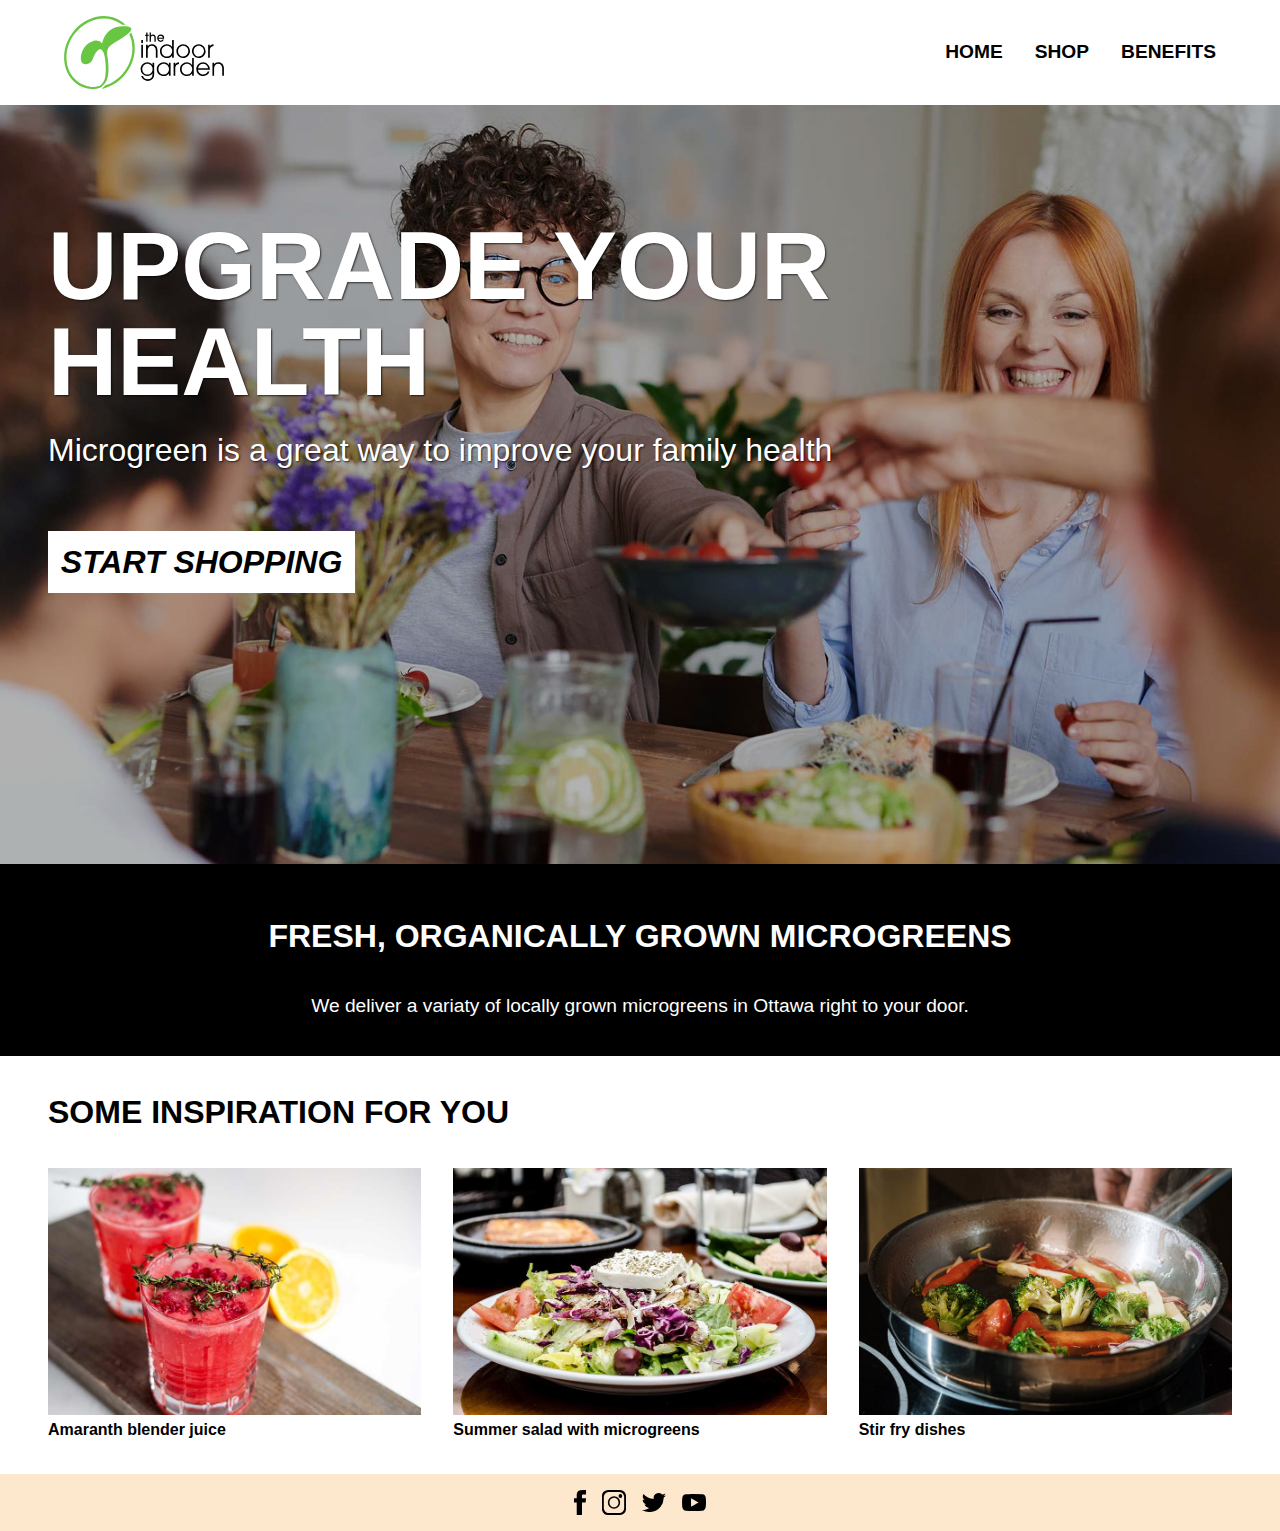
==== index.html @ c3fd79f4 "Add a lot cause I forgot to commit" ====
<!DOCTYPE html>
<html lang="en-ca">
<head>
<meta charset="utf-8">
<title>The Indoor Garden</title>
<meta name="viewport" content="width=device-width,initial-scale=1">
<link href="css/main.css" rel="stylesheet">
</head>

<body>
<header>
  <h1 class="logo"><a href="index.html"><img src="images/mainlogo.svg" alt="logo" role="presentation"></a></h1>
  <input type="checkbox" id="nav-toggle" class="nav-toggle">
  <nav>
    <ul>
      <li><a href="index.html">Home</a></li>
      <li><a href="shop.html">Shop</a></li>
      <li><a href="#">Benefits</a></li>
    </ul>
  </nav>
  <label for="nav-toggle" class="nav-toggle-label">
    <span></span>
  </label>
</header>
<main>
  <div class="banner-image">
    <div class="banner-headline">
      <h2>Upgrade your health</h2>
      <p>Microgreen is a great way to improve your family health</p>
      <a href="shop.html">Start Shopping</a>
    </div>
  </div>
  <section class="introduce">
    <h3>Fresh, organically grown microgreens</h3>
    <p>We deliver a variaty of locally grown microgreens in Ottawa right to your door.</p>
  </section>
  <section class="inspiration">
    <h3>Some inspiration for you</h3>
    <ul>
      <li>
        <a href="#">
          <img src="images/juice.jpg" alt="">
          <h4>Amaranth blender juice</h4>
        </a>
      </li>
      <li>
        <a href="#">
          <img src="images/salad.jpg" alt="">
          <h4>Summer salad with microgreens</h4>
        </a>
      </li>
      <li>
        <a href="#">
          <img src="images/fry.jpg" alt="">
          <h4>Stir fry dishes</h4>
        </a>
      </li>
    </ul>
  </section>
</main>

</body>
<footer>
  <ul>
    <li><a href="#"><img src="images/facebook.svg" alt=""></a></li>
    <li><a href="#"><img src="images/instagram.svg" alt=""></a></li>
    <li><a href="#"><img src="images/twitter.svg" alt=""></a></li>
    <li><a href="#"><img src="images/youtube.svg" alt=""></a></li>
  </ul>
</footer>
</html>
---- css/main.css ----
html {
  box-sizing: border-box;
  -webkit-text-size-adjust: 100%;
  text-size-adjust: 100%;
  font-family: "Noto Sans", sans-serif;
  line-height: 1.5;
}

*, *::before, *::after {
  box-sizing: inherit;
}

body {
  padding: 0;
  margin: 0;
}

img {
  display: block;
  width: 100%;
}

.logo {
  left: 0;
  margin: 16px;
  padding: 0;
  width: 6rem;
}

header {
  padding: 0;
  margin: 0;
  background-color: white;
  text-align: center;
  position: fixed;
  width: 100%;
  z-index: 999;
}

nav {
  margin: 0;
  background-color: white;
  width: 45%;
  position: absolute;
  text-align: right;
  top: 100%;
  right: 0;
  display: none;
}

nav ul {
  margin: 0;
  padding: 0;
  list-style-type: none;
}

nav li {
  margin-bottom: 1em;
  margin-right: 1em;
}

nav a {
  color: black;
  text-decoration: none;
  font-size: 1rem;
  text-transform: uppercase;
  font-weight: bold;
}

.nav-toggle:checked ~ nav {
  display: block;
}

.nav-toggle {
  display: none;
}

.nav-toggle-label {
  position: absolute;
  top: 0;
  right: 0;
  margin-right: 1em;
  height: 100%;
  display: flex;
  align-items: center;
}

.nav-toggle-label span,
.nav-toggle-label span::after,
.nav-toggle-label span::before {
  display: block;
  background: black;
  height:2px;
  width: 2em;
  position: relative;
}

.nav-toggle-label span::after,
.nav-toggle-label span::before {
  content: '';
  position: absolute;
}

.nav-toggle-label span::after {
  top: 8px;
}

.nav-toggle-label span::before {
  bottom: 8px;
}

.banner-image {
  background-image: linear-gradient(rgba(0, 0, 0, 0.3), rgba(0, 0, 0, 0.3)), url(../images/banner.jpg);
  background-color: pink;
  height: 27em;
  background-position: 65% 40%;
  background-repeat: no-repeat;
  background-size: cover;
  position: relative;
  top: 75px;
}

.banner-headline {
  margin: 0 1em;
  position: relative;
  top: 5em;
}

.banner-headline h2 {
  bottom: 0;
  margin: 0;
  font-size: 3em;
  line-height: 1;
  text-transform: uppercase;
  color: white;
  text-shadow: 1px 1px 2px rgb(0 0 0 / 70%);
}

.banner-headline p {
  margin: .5em 0 3em;
  font-size: 1em;
  color: white;
  text-shadow: 1px 1px 2px rgb(0 0 0 / 70%);
}

.banner-headline a {
  padding: .8rem;
  text-decoration: none;
  font-size: 1em;
  text-transform: uppercase;
  font-weight: bold;
  font-style: oblique;
  color: black;
  background-color: white;
}

.introduce {
  position: relative;
  top: 4em;
  padding: 1rem;
  background-color: black;
}

.introduce h3 {
  color: white;
  font-size: 1.5em;
  text-transform: uppercase;
  text-align: center;
}

.introduce p {
  color: white;
  font-size: 1em;
  text-align: center;
}

.inspiration {
  margin: 1em;
  position: relative;
  top: 4em;
}
.inspiration h3 {
  margin: 0;
  font-size: 1.3em;
  text-transform: uppercase;
}

.inspiration img {
  margin: 0;
  padding-bottom: .2em;
}

ul {
  list-style-type: none;
  margin: 1em;
  padding: 0;
}

h4 {
  margin: 0 0 1em;
  font-size: 1em;
  font-weight: bold;
}

.inspiration a {
  text-decoration: none;
  color: black;
}

footer {
  margin: 0;
  position: relative;
  top: 4em;
  background-color: #fde8cd;
}

footer ul {
  padding: 1em;
  margin: 1em;
  display: flex;
  justify-content: center;
  grid-gap: 1em;
  align-items: center;
}

footer ul li {
  width: 1.5em;
}

footer ul li:first-child {
  width: .7em;
}

li:hover {
  transform-origin: top right;
  transform: scale(1.1);
}

.inspiration li:hover {
  transform: scale(1.03);
}

main div a:hover {
  background-color: #69c642;
  color: white;
  border: none;
}

@media only screen and (min-width: 40em) {

  .nav-toggle-label {
    display: none;
  }

  header {
    display: grid;
    grid-template-columns: 1fr 1fr 1fr;
  }

  .logo {
    margin-left: 2em;
    width: 5em;
    grid-column: 1 / 2;
  }

  nav {
    all: unset;
    grid-column: 3 / 4;
    display: flex;
    justify-content: flex-end;
    align-items: center;
    margin-right: 3em;
  }

  nav ul {
    display: flex;
  }

  nav li {
    margin-left: 1em;
    margin-bottom: 0;
  }

  nav a {
    position: relative;
    font-size: 1.2em;
  }

  .banner-image {
    background-image: linear-gradient(rgba(0, 0, 0, 0.3), rgba(0, 0, 0, 0.3)), url(../images/banner.jpg);
    background-color: pink;
    height: 50em;
    background-repeat: no-repeat;
    background-size: cover;
    position: relative;
    top: 90px;
  }

  .banner-headline {
    position: relative;
    top: 8em;
    margin: 0 3em;
  }

  .banner-headline h2 {
    font-size: 6em;
  }

  .banner-headline p {
    font-size: 2em;
    margin-bottom: 2em;
  }

  .banner-headline a {
    font-size: 2em;
  }

  .introduce h3 {
    margin-left: 3em;
    margin-right: 3em;
    font-size: 2em;
  }

  .introduce p {
    margin-left: 3em;
    margin-right: 3em;
    font-size: 1.2em;
  }

  .inspiration {
    margin-left: 3em;
    margin-right: 3em;
  }

  .inspiration h3 {
    font-size: 2em;
    margin: 1em 0;
  }

  .inspiration ul {
    list-style-type: none;
    margin: 0;
    display: flex;
    grid-gap: 2rem;
  }

}
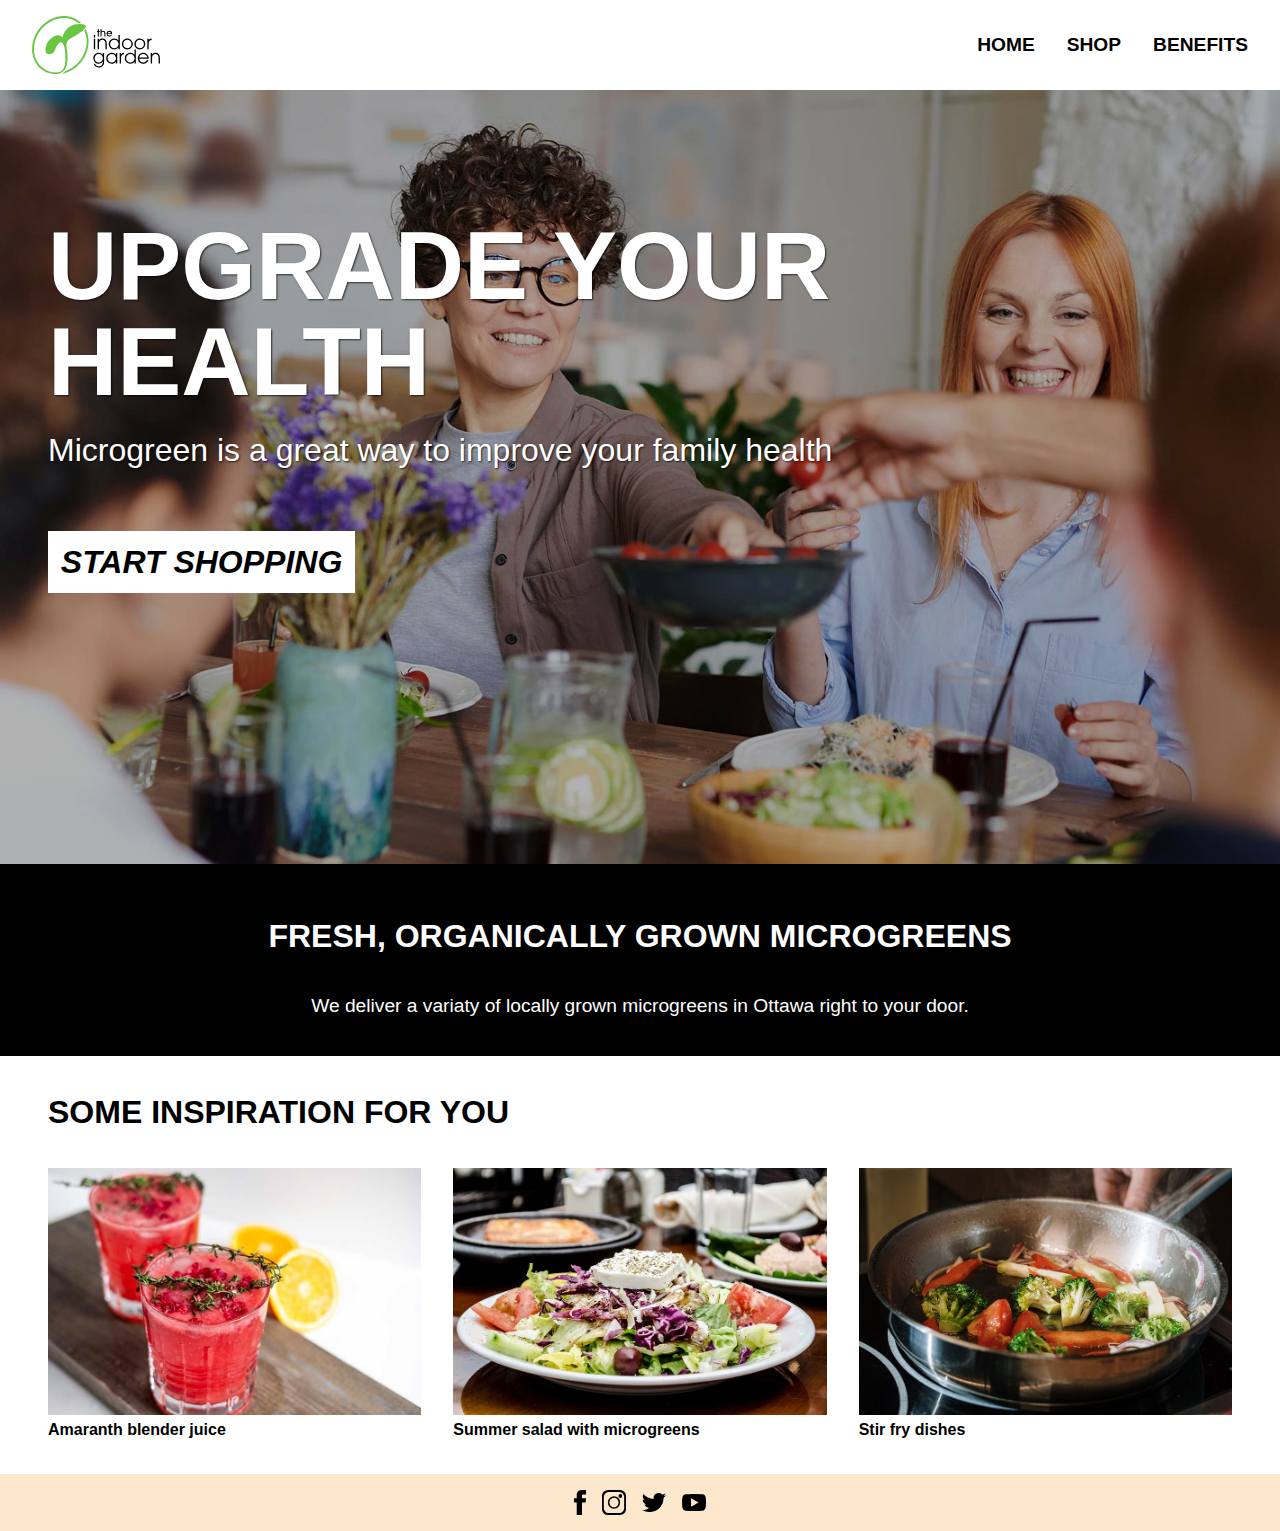
==== commit c4ce0d09: "Add benefits.html" ====
--- a/index.html
+++ b/index.html
@@ -1,63 +1,63 @@
 <!DOCTYPE html>
 <html lang="en-ca">
 <head>
-<meta charset="utf-8">
-<title>The Indoor Garden</title>
-<meta name="viewport" content="width=device-width,initial-scale=1">
-<link href="css/main.css" rel="stylesheet">
+  <meta charset="utf-8">
+  <title>The Indoor Garden</title>
+  <meta name="viewport" content="width=device-width,initial-scale=1">
+  <link href="css/main.css" rel="stylesheet">
 </head>
 
 <body>
-<header>
-  <h1 class="logo"><a href="index.html"><img src="images/mainlogo.svg" alt="logo" role="presentation"></a></h1>
-  <input type="checkbox" id="nav-toggle" class="nav-toggle">
-  <nav>
-    <ul>
-      <li><a href="index.html">Home</a></li>
-      <li><a href="shop.html">Shop</a></li>
-      <li><a href="#">Benefits</a></li>
-    </ul>
-  </nav>
-  <label for="nav-toggle" class="nav-toggle-label">
-    <span></span>
-  </label>
-</header>
-<main>
-  <div class="banner-image">
-    <div class="banner-headline">
-      <h2>Upgrade your health</h2>
-      <p>Microgreen is a great way to improve your family health</p>
-      <a href="shop.html">Start Shopping</a>
+  <header>
+    <h1 class="logo"><a href="index.html"><img src="images/mainlogo.svg" alt="logo" role="presentation"></a></h1>
+    <input type="checkbox" id="nav-toggle" class="nav-toggle">
+    <nav>
+      <ul>
+        <li><a href="index.html">Home</a></li>
+        <li><a href="shop.html">Shop</a></li>
+        <li><a href="benefits.html">Benefits</a></li>
+      </ul>
+    </nav>
+    <label for="nav-toggle" class="nav-toggle-label">
+      <span></span>
+    </label>
+  </header>
+  <main>
+    <div class="banner-image">
+      <div class="banner-headline">
+        <h2>Upgrade your health</h2>
+        <p>Microgreen is a great way to improve your family health</p>
+        <a href="shop.html">Start Shopping</a>
+      </div>
     </div>
-  </div>
-  <section class="introduce">
-    <h3>Fresh, organically grown microgreens</h3>
-    <p>We deliver a variaty of locally grown microgreens in Ottawa right to your door.</p>
-  </section>
-  <section class="inspiration">
-    <h3>Some inspiration for you</h3>
-    <ul>
-      <li>
-        <a href="#">
-          <img src="images/juice.jpg" alt="">
-          <h4>Amaranth blender juice</h4>
-        </a>
-      </li>
-      <li>
-        <a href="#">
-          <img src="images/salad.jpg" alt="">
-          <h4>Summer salad with microgreens</h4>
-        </a>
-      </li>
-      <li>
-        <a href="#">
-          <img src="images/fry.jpg" alt="">
-          <h4>Stir fry dishes</h4>
-        </a>
-      </li>
-    </ul>
-  </section>
-</main>
+    <section class="introduce">
+      <h3>Fresh, organically grown microgreens</h3>
+      <p>We deliver a variaty of locally grown microgreens in Ottawa right to your door.</p>
+    </section>
+    <section class="inspiration">
+      <h3>Some inspiration for you</h3>
+      <ul>
+        <li>
+          <a href="#">
+            <img src="images/juice.jpg" alt="">
+            <h4>Amaranth blender juice</h4>
+          </a>
+        </li>
+        <li>
+          <a href="#">
+            <img src="images/salad.jpg" alt="">
+            <h4>Summer salad with microgreens</h4>
+          </a>
+        </li>
+        <li>
+          <a href="#">
+            <img src="images/fry.jpg" alt="">
+            <h4>Stir fry dishes</h4>
+          </a>
+        </li>
+      </ul>
+    </section>
+  </main>
 
 </body>
 <footer>
--- a/css/main.css
+++ b/css/main.css
@@ -22,7 +22,7 @@
 
 .logo {
   left: 0;
-  margin: 16px;
+  margin: 16px 32px;
   padding: 0;
   width: 6rem;
 }
@@ -79,7 +79,7 @@
   position: absolute;
   top: 0;
   right: 0;
-  margin-right: 1em;
+  margin-right: 2em;
   height: 100%;
   display: flex;
   align-items: center;
@@ -258,8 +258,8 @@
   }
 
   .logo {
-    margin-left: 2em;
-    width: 5em;
+    margin-left: 1em;
+    width: 4em;
     grid-column: 1 / 2;
   }
 
@@ -269,7 +269,7 @@
     display: flex;
     justify-content: flex-end;
     align-items: center;
-    margin-right: 3em;
+    margin-right: 1em;
   }
 
   nav ul {
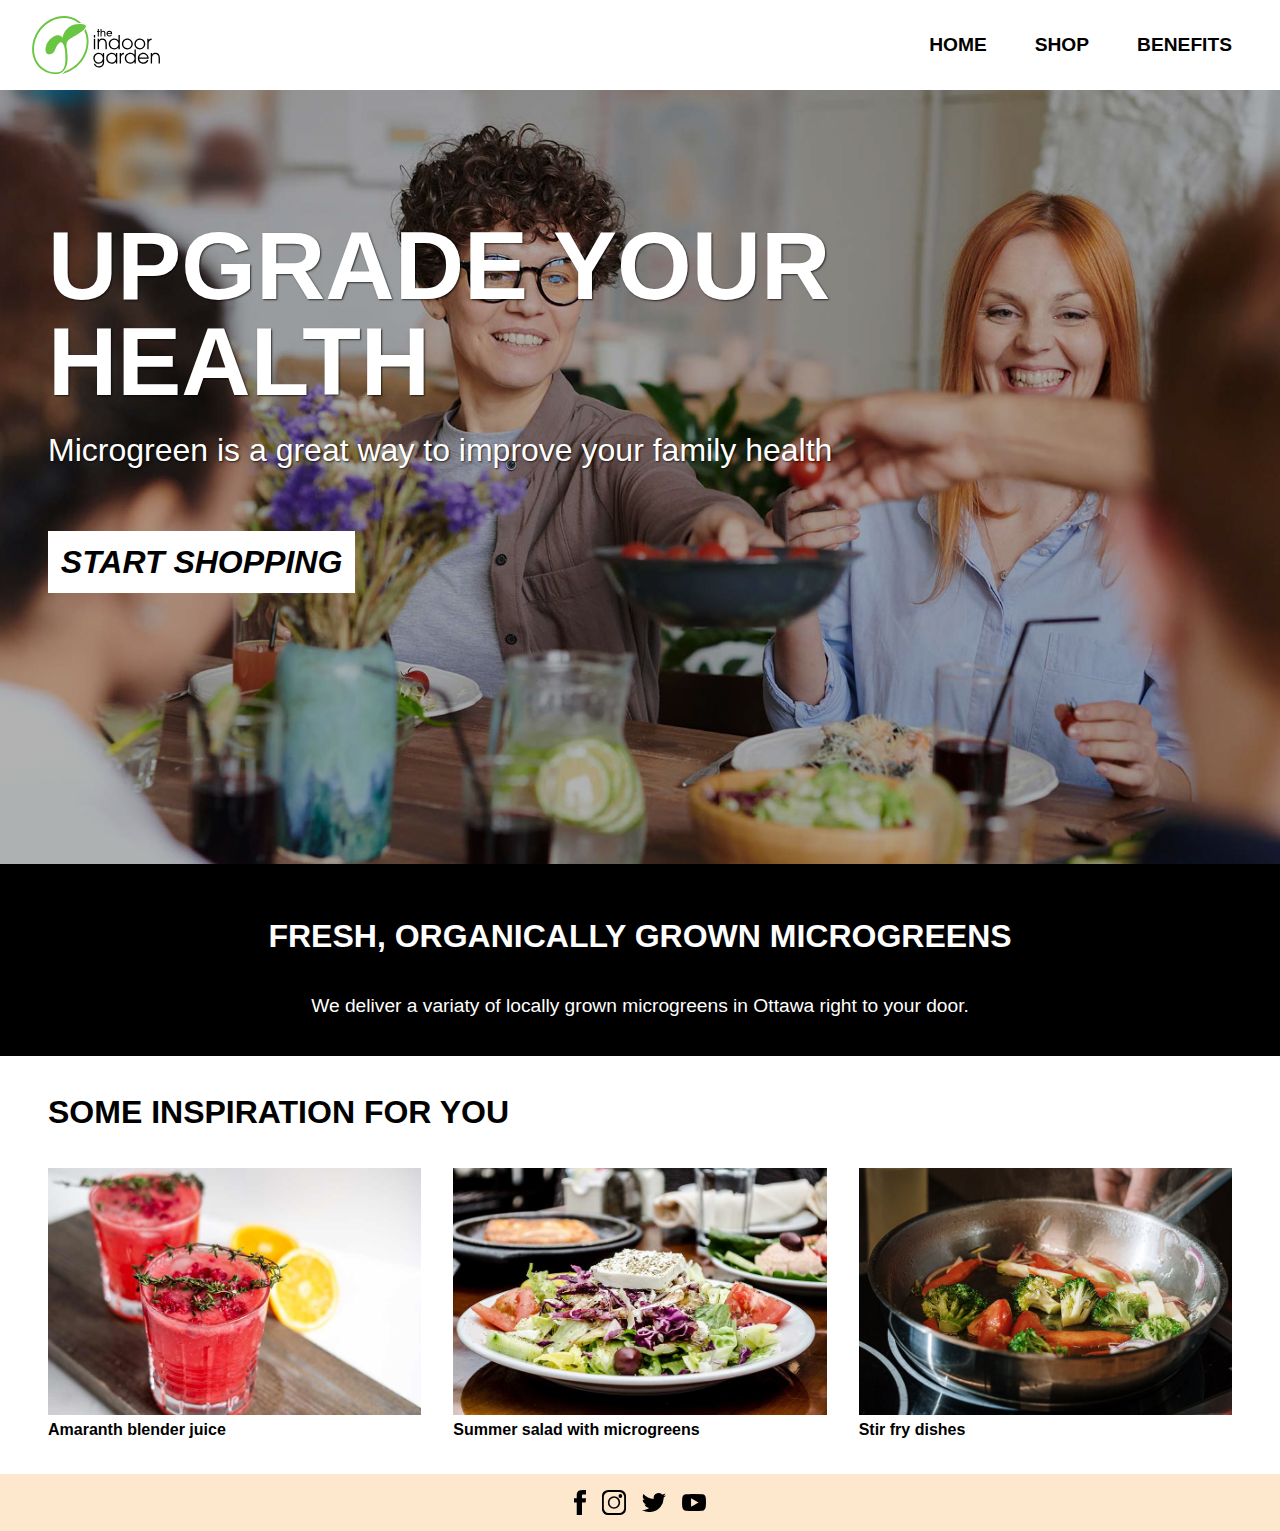
==== commit d9ae1b98: "Add favicon" ====
--- a/index.html
+++ b/index.html
@@ -5,6 +5,11 @@
   <title>The Indoor Garden</title>
   <meta name="viewport" content="width=device-width,initial-scale=1">
   <link href="css/main.css" rel="stylesheet">
+  <link rel="apple-touch-icon" sizes="180x180" href="images/apple-touch-icon.png">
+  <link rel="icon" type="image/png" sizes="32x32" href="images/favicon-32x32.png">
+  <link rel="icon" type="image/png" sizes="16x16" href="images/favicon-16x16.png">
+  <link rel="manifest" href="images/site.webmanifest">
+
 </head>
 
 <body>
@@ -60,6 +65,7 @@
   </main>
 
 </body>
+
 <footer>
   <ul>
     <li><a href="#"><img src="images/facebook.svg" alt=""></a></li>
--- a/css/main.css
+++ b/css/main.css
@@ -56,7 +56,7 @@
 
 nav li {
   margin-bottom: 1em;
-  margin-right: 1em;
+  margin-right: 2em;
 }
 
 nav a {
@@ -237,6 +237,7 @@
 }
 
 .inspiration li:hover {
+  transform-origin: center;
   transform: scale(1.03);
 }
 
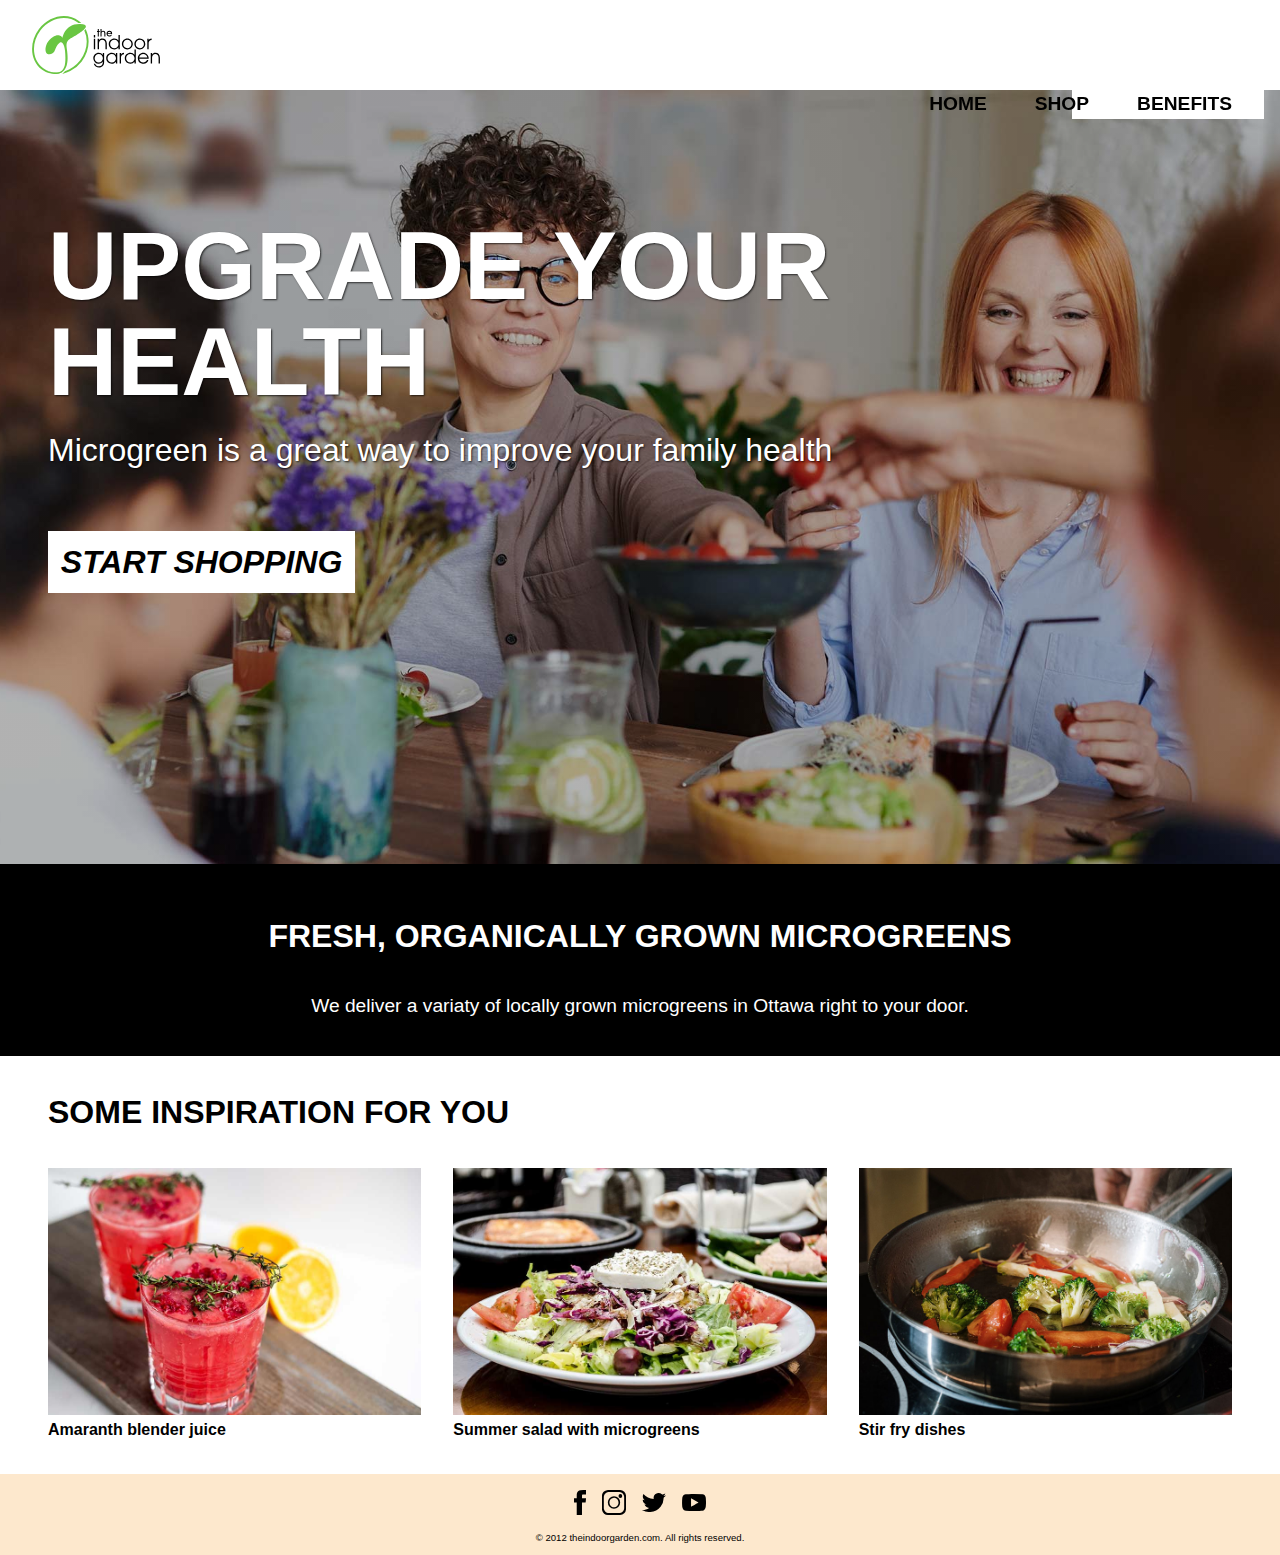
==== commit b76bc6d2: "Change footer" ====
--- a/index.html
+++ b/index.html
@@ -5,18 +5,21 @@
   <title>The Indoor Garden</title>
   <meta name="viewport" content="width=device-width,initial-scale=1">
   <link href="css/main.css" rel="stylesheet">
-  <link rel="apple-touch-icon" sizes="180x180" href="images/apple-touch-icon.png">
-  <link rel="icon" type="image/png" sizes="32x32" href="images/favicon-32x32.png">
-  <link rel="icon" type="image/png" sizes="16x16" href="images/favicon-16x16.png">
+  <link rel="icon" href="images/apple-touch-icon.png">
+  <link rel="icon" type="image/png" href="images/favicon-32x32.png">
+  <link rel="icon" type="image/png" href="images/favicon-16x16.png">
   <link rel="manifest" href="images/site.webmanifest">
-
 </head>
 
 <body>
-  <header>
+  <ul class="skip-links">
+    <li><a href="#nav">Skip to navigation</a></li>
+    <li><a href="#main">Skip to main content</a></li>
+  </ul>
+  <header role="banner">
     <h1 class="logo"><a href="index.html"><img src="images/mainlogo.svg" alt="logo" role="presentation"></a></h1>
     <input type="checkbox" id="nav-toggle" class="nav-toggle">
-    <nav>
+    <nav role="navigation" id="nav">
       <ul>
         <li><a href="index.html">Home</a></li>
         <li><a href="shop.html">Shop</a></li>
@@ -27,7 +30,7 @@
       <span></span>
     </label>
   </header>
-  <main>
+  <main role="main" id="main">
     <div class="banner-image">
       <div class="banner-headline">
         <h2>Upgrade your health</h2>
@@ -63,15 +66,14 @@
       </ul>
     </section>
   </main>
-
+  <footer role="contentinfo">
+    <ul>
+      <li><a href="#"><img src="images/facebook.svg" alt=""></a></li>
+      <li><a href="#"><img src="images/instagram.svg" alt=""></a></li>
+      <li><a href="#"><img src="images/twitter.svg" alt=""></a></li>
+      <li><a href="#"><img src="images/youtube.svg" alt=""></a></li>
+    </ul>
+    <p>© 2012 theindoorgarden.com. All rights reserved.</p>
+  </footer>
 </body>
-
-<footer>
-  <ul>
-    <li><a href="#"><img src="images/facebook.svg" alt=""></a></li>
-    <li><a href="#"><img src="images/instagram.svg" alt=""></a></li>
-    <li><a href="#"><img src="images/twitter.svg" alt=""></a></li>
-    <li><a href="#"><img src="images/youtube.svg" alt=""></a></li>
-  </ul>
-</footer>
 </html>
--- a/css/main.css
+++ b/css/main.css
@@ -90,14 +90,14 @@
 .nav-toggle-label span::before {
   display: block;
   background: black;
-  height:2px;
+  height: 2px;
   width: 2em;
   position: relative;
 }
 
 .nav-toggle-label span::after,
 .nav-toggle-label span::before {
-  content: '';
+  content:'';
   position: absolute;
 }
 
@@ -110,7 +110,7 @@
 }
 
 .banner-image {
-  background-image: linear-gradient(rgba(0, 0, 0, 0.3), rgba(0, 0, 0, 0.3)), url(../images/banner.jpg);
+  background-image: linear-gradient(rgba(0, 0, 0, .3), rgba(0, 0, 0, .3)), url(../images/banner.jpg);
   background-color: pink;
   height: 27em;
   background-position: 65% 40%;
@@ -133,14 +133,14 @@
   line-height: 1;
   text-transform: uppercase;
   color: white;
-  text-shadow: 1px 1px 2px rgb(0 0 0 / 70%);
+  text-shadow: 1px 1px 2px rgba(0, 0, 0, .7);
 }
 
 .banner-headline p {
   margin: .5em 0 3em;
   font-size: 1em;
   color: white;
-  text-shadow: 1px 1px 2px rgb(0 0 0 / 70%);
+  text-shadow: 1px 1px 2px rgba(0, 0, 0, .7);
 }
 
 .banner-headline a {
@@ -179,6 +179,7 @@
   position: relative;
   top: 4em;
 }
+
 .inspiration h3 {
   margin: 0;
   font-size: 1.3em;
@@ -216,7 +217,7 @@
 
 footer ul {
   padding: 1em;
-  margin: 1em;
+  margin: 1em auto 0;
   display: flex;
   justify-content: center;
   grid-gap: 1em;
@@ -231,6 +232,13 @@
   width: .7em;
 }
 
+footer p {
+  margin: 0 auto;
+  padding-bottom: 1em;
+  text-align: center;
+  font-size: .6em;
+}
+
 li:hover {
   transform-origin: top right;
   transform: scale(1.1);
@@ -245,6 +253,26 @@
   background-color: #69c642;
   color: white;
   border: none;
+}
+
+.skip-links {
+  margin: 0;
+  padding: 0;
+  list-style-type: none;
+}
+
+.skip-links a {
+  position: absolute;
+  top: -5em;
+  background: black;
+  color: white;
+  padding: .5em;
+  font-weight: bold;
+}
+
+.skip-links a:focus {
+  top: 0;
+  z-index: 1000;
 }
 
 @media only screen and (min-width: 40em) {
@@ -265,7 +293,6 @@
   }
 
   nav {
-    all: unset;
     grid-column: 3 / 4;
     display: flex;
     justify-content: flex-end;
@@ -288,7 +315,7 @@
   }
 
   .banner-image {
-    background-image: linear-gradient(rgba(0, 0, 0, 0.3), rgba(0, 0, 0, 0.3)), url(../images/banner.jpg);
+    background-image: linear-gradient(rgba(0, 0, 0, .3), rgba(0, 0, 0, .3)), url(../images/banner.jpg);
     background-color: pink;
     height: 50em;
     background-repeat: no-repeat;
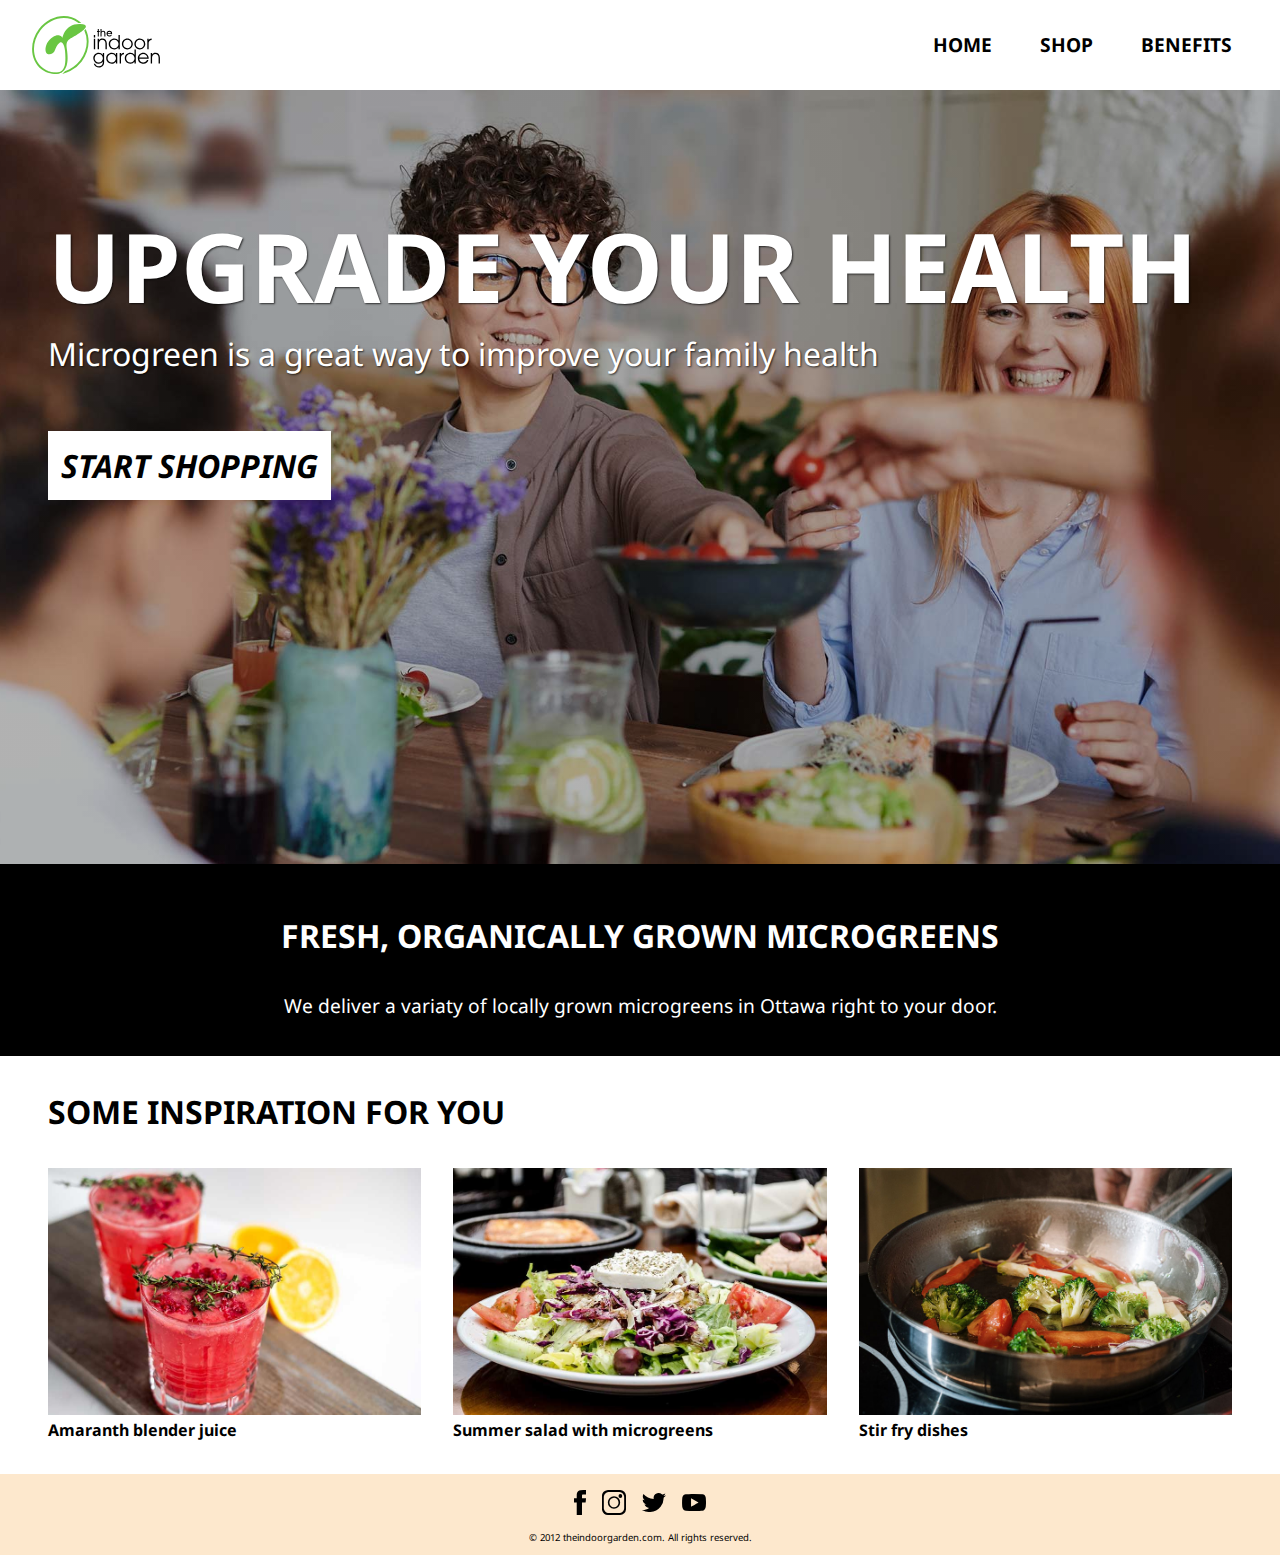
==== commit 446b6feb: "Add nav hover" ====
--- a/index.html
+++ b/index.html
@@ -4,11 +4,13 @@
   <meta charset="utf-8">
   <title>The Indoor Garden</title>
   <meta name="viewport" content="width=device-width,initial-scale=1">
+  <link rel="preconnect" href="https://fonts.googleapis.com">
+  <link rel="preconnect" href="https://fonts.gstatic.com" crossorigin>
+  <link href="https://fonts.googleapis.com/css2?family=Noto+Sans:wght@400;700&display=swap" rel="stylesheet">
   <link href="css/main.css" rel="stylesheet">
-  <link rel="icon" href="images/apple-touch-icon.png">
-  <link rel="icon" type="image/png" href="images/favicon-32x32.png">
-  <link rel="icon" type="image/png" href="images/favicon-16x16.png">
-  <link rel="manifest" href="images/site.webmanifest">
+  <link href="css/rps-nav.css" rel="stylesheet">
+  <link href="favicon.ico" rel="shortcut icon">
+  <link rel="icon" type="image/png" href="favicon-196.png">
 </head>
 
 <body>
--- a/css/main.css
+++ b/css/main.css
@@ -97,7 +97,7 @@
 
 .nav-toggle-label span::after,
 .nav-toggle-label span::before {
-  content:'';
+  content: "";
   position: absolute;
 }
 
@@ -110,7 +110,7 @@
 }
 
 .banner-image {
-  background-image: linear-gradient(rgba(0, 0, 0, .3), rgba(0, 0, 0, .3)), url(../images/banner.jpg);
+  background-image: linear-gradient(rgba(0, 0, 0, .3), rgba(0, 0, 0, .3)), url("../images/banner.jpg");
   background-color: pink;
   height: 27em;
   background-position: 65% 40%;
@@ -244,6 +244,11 @@
   transform: scale(1.1);
 }
 
+li a:hover {
+  color: #69c642;
+}
+
+
 .inspiration li:hover {
   transform-origin: center;
   transform: scale(1.03);
@@ -292,14 +297,6 @@
     grid-column: 1 / 2;
   }
 
-  nav {
-    grid-column: 3 / 4;
-    display: flex;
-    justify-content: flex-end;
-    align-items: center;
-    margin-right: 1em;
-  }
-
   nav ul {
     display: flex;
   }
@@ -315,7 +312,7 @@
   }
 
   .banner-image {
-    background-image: linear-gradient(rgba(0, 0, 0, .3), rgba(0, 0, 0, .3)), url(../images/banner.jpg);
+    background-image: linear-gradient(rgba(0, 0, 0, .3), rgba(0, 0, 0, .3)), url("../images/banner.jpg");
     background-color: pink;
     height: 50em;
     background-repeat: no-repeat;
--- a/css/rps-nav.css
+++ b/css/rps-nav.css
@@ -0,0 +1,12 @@
+@media only screen and (min-width: 40em) {
+
+  nav {
+    all: unset;
+    grid-column: 3 / 4;
+    display: flex;
+    justify-content: flex-end;
+    align-items: center;
+    margin-right: 1em;
+  }
+
+}
